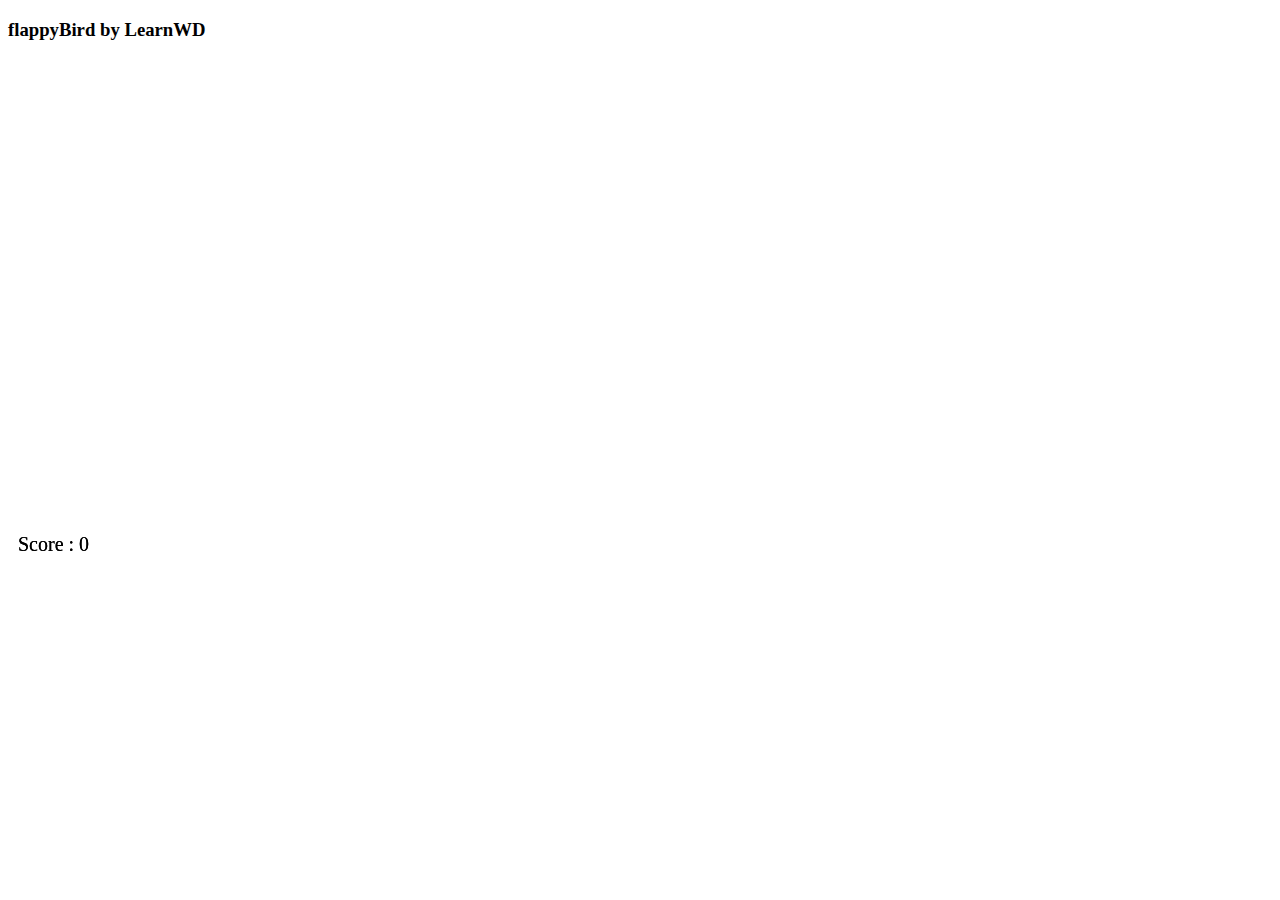
==== index.html @ 55d1aac6 "meh" ====
<!DOCTYPE html>
<html>
  <head>
    <title>Flappy Bird using JS | by learnWD</title>
  </head>
  <body>
   <h3>flappyBird by LearnWD</h3>
   
   <canvas id="canvas" width="288" height="512"></canvas>
   
   <script src="flappyBird.js"></script>
  </body>
</html>
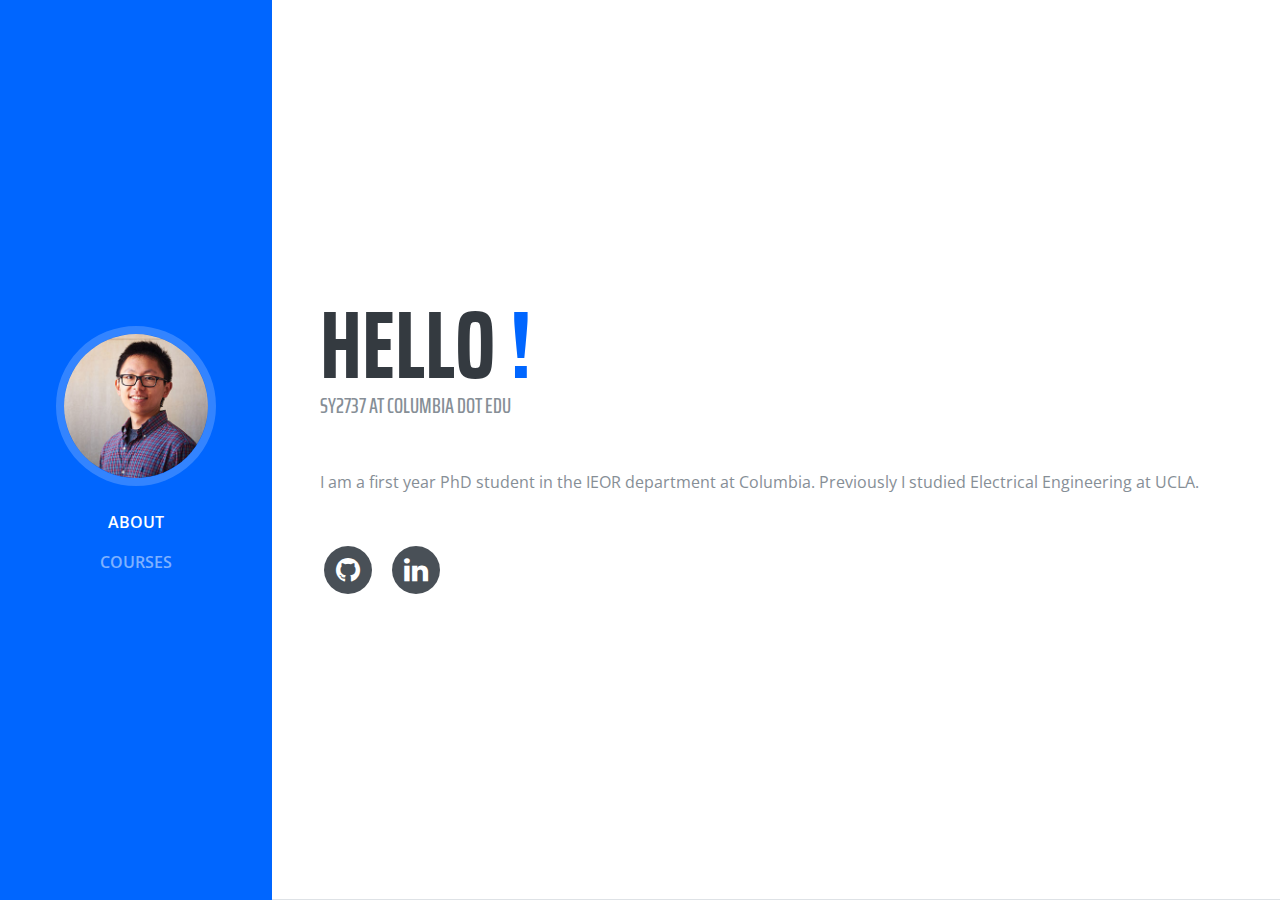
==== commit 546d6d9a: "to be completed" ====
--- a/index.html
+++ b/index.html
@@ -1,13 +1,128 @@
 <!DOCTYPE html>
-<html>
+<html lang="en">
+
   <head>
-    <title>Flappy Bird using JS | by learnWD</title>
+
+    <meta charset="utf-8">
+    <meta name="viewport" content="width=device-width, initial-scale=1, shrink-to-fit=no">
+    <meta name="description" content="">
+    <meta name="author" content="">
+
+    <title>Resume - Start Bootstrap Theme</title>
+
+    <!-- Bootstrap core CSS -->
+    <link href="vendor/bootstrap/css/bootstrap.min.css" rel="stylesheet">
+
+    <!-- Custom fonts for this template -->
+    <link href="https://fonts.googleapis.com/css?family=Saira+Extra+Condensed:100,200,300,400,500,600,700,800,900" rel="stylesheet">
+    <link href="https://fonts.googleapis.com/css?family=Open+Sans:300,300i,400,400i,600,600i,700,700i,800,800i" rel="stylesheet">
+    <link href="vendor/font-awesome/css/font-awesome.min.css" rel="stylesheet">
+    <link href="vendor/devicons/css/devicons.min.css" rel="stylesheet">
+    <link href="vendor/simple-line-icons/css/simple-line-icons.css" rel="stylesheet">
+
+    <!-- Custom styles for this template -->
+    <link href="css/resume.css" rel="stylesheet">
+
   </head>
-  <body>
-   <h3>flappyBird by LearnWD</h3>
-   
-   <canvas id="canvas" width="288" height="512"></canvas>
-   
-   <script src="flappyBird.js"></script>
+
+  <body id="page-top">
+
+    <nav class="navbar navbar-expand-lg navbar-dark bg-primary fixed-top" id="sideNav">
+      <a class="navbar-brand js-scroll-trigger" href="#page-top">
+        <span class="d-block d-lg-none">Start Bootstrap</span>
+        <span class="d-none d-lg-block">
+          <img class="img-fluid img-profile rounded-circle mx-auto mb-2" src="img/steven.jpg" alt="">
+        </span>
+      </a>
+      <button class="navbar-toggler" type="button" data-toggle="collapse" data-target="#navbarSupportedContent" aria-controls="navbarSupportedContent" aria-expanded="false" aria-label="Toggle navigation">
+        <span class="navbar-toggler-icon"></span>
+      </button>
+      <div class="collapse navbar-collapse" id="navbarSupportedContent">
+        <ul class="navbar-nav">
+          <li class="nav-item">
+            <a class="nav-link js-scroll-trigger" href="#about">About</a>
+          </li>
+          <li class="nav-item">
+            <a class="nav-link js-scroll-trigger" href="game.html">courses</a>
+          </li>
+        </ul>
+      </div>
+    </nav>
+
+    <div class="container-fluid p-0">
+
+      <section class="resume-section p-3 p-lg-5 d-flex d-column" id="about">
+        <div class="my-auto">
+          <h1 class="mb-0">Hello
+            <span class="text-primary">!</span>
+          </h1>
+          <div class="subheading mb-5">
+            sy2737 AT columbia DOT edu
+          </div>
+          <p class="mb-5">I am a first year PhD student in the IEOR department at Columbia. Previously I studied Electrical Engineering at UCLA.</p>
+          <ul class="list-inline list-social-icons mb-0">
+            <li class="list-inline-item">
+              <a href="https://github.com/sy2737">
+                <span class="fa-stack fa-lg">
+                  <i class="fa fa-circle fa-stack-2x"></i>
+                  <i class="fa fa-github fa-stack-1x fa-inverse"></i>
+                </span>
+              </a>
+            </li>
+            <li class="list-inline-item">
+              <a href="https://www.linkedin.com/in/steven-yin-06b518a7/">
+                <span class="fa-stack fa-lg">
+                  <i class="fa fa-circle fa-stack-2x"></i>
+                  <i class="fa fa-linkedin fa-stack-1x fa-inverse"></i>
+                </span>
+              </a>
+            </li>
+          </ul>
+        </div>
+      </section>
+
+      <!-- <section class="resume-section p-3 p-lg-5 d-flex flex-column" id="education">
+        <div class="my-auto">
+          <h2 class="mb-5">Education</h2>
+
+          <div class="resume-item d-flex flex-column flex-md-row mb-5">
+            <div class="resume-content mr-auto">
+              <h3 class="mb-0">University of Colorado Boulder</h3>
+              <div class="subheading mb-3">Bachelor of Science</div>
+              <div>Computer Science - Web Development Track</div>
+              <p>GPA: 3.23</p>
+            </div>
+            <div class="resume-date text-md-right">
+              <span class="text-primary">August 2006 - May 2010</span>
+            </div>
+          </div>
+
+          <div class="resume-item d-flex flex-column flex-md-row">
+            <div class="resume-content mr-auto">
+              <h3 class="mb-0">James Buchanan High School</h3>
+              <div class="subheading mb-3">Technology Magnet Program</div>
+              <p>GPA: 3.56</p>
+            </div>
+            <div class="resume-date text-md-right">
+              <span class="text-primary">August 2002 - May 2006</span>
+            </div>
+          </div>
+
+        </div>
+      </section> -->
+
+    </div>
+
+    <!-- Bootstrap core JavaScript -->
+    <script src="vendor/jquery/jquery.min.js"></script>
+    <script src="vendor/bootstrap/js/bootstrap.bundle.min.js"></script>
+
+    <!-- Plugin JavaScript -->
+    <script src="vendor/jquery-easing/jquery.easing.min.js"></script>
+
+    <!-- Custom scripts for this template -->
+    <script src="js/resume.min.js"></script>
+
   </body>
-</html>+
+</html>
--- a/vendor/devicons/css/devicons.min.css
+++ b/vendor/devicons/css/devicons.min.css
@@ -0,0 +1,4 @@
+/*!
+ *  Devicons 1.8.0 made by Theodore Vorillas / http://vorillaz.com 
+ */
+@font-face{font-family:devicons;src:url(../fonts/devicons.eot?xqxft6);src:url(../fonts/devicons.eot?#iefixxqxft6) format("embedded-opentype"),url(../fonts/devicons.woff?xqxft6) format("woff"),url(../fonts/devicons.ttf?xqxft6) format("truetype"),url(../fonts/devicons.svg?xqxft6#devicons) format("svg");font-weight:400;font-style:normal}.devicons{font-family:devicons;speak:none;font-style:normal;font-weight:400;font-variant:normal;text-transform:none;line-height:1;-webkit-font-smoothing:antialiased;-moz-osx-font-smoothing:grayscale}.devicons-git:before{content:"\e602"}.devicons-git_compare:before{content:"\e628"}.devicons-git_branch:before{content:"\e625"}.devicons-git_commit:before{content:"\e629"}.devicons-git_pull_request:before{content:"\e626"}.devicons-git_merge:before{content:"\e627"}.devicons-bitbucket:before{content:"\e603"}.devicons-github_alt:before{content:"\e608"}.devicons-github_badge:before{content:"\e609"}.devicons-github:before{content:"\e60a"}.devicons-github_full:before{content:"\e617"}.devicons-java:before{content:"\e638"}.devicons-ruby:before{content:"\e639"}.devicons-scala:before{content:"\e637"}.devicons-python:before{content:"\e63c"}.devicons-go:before{content:"\e624"}.devicons-ruby_on_rails:before{content:"\e63b"}.devicons-django:before{content:"\e61d"}.devicons-markdown:before{content:"\e63e"}.devicons-php:before{content:"\e63d"}.devicons-mysql:before{content:"\e604"}.devicons-streamline:before{content:"\e605"}.devicons-database:before{content:"\e606"}.devicons-laravel:before{content:"\e63f"}.devicons-javascript:before{content:"\e64e"}.devicons-angular:before{content:"\e653"}.devicons-backbone:before{content:"\e652"}.devicons-coffeescript:before{content:"\e651"}.devicons-jquery:before{content:"\e650"}.devicons-modernizr:before{content:"\e620"}.devicons-jquery_ui:before{content:"\e654"}.devicons-ember:before{content:"\e61b"}.devicons-dojo:before{content:"\e61c"}.devicons-nodejs:before{content:"\e619"}.devicons-nodejs_small:before{content:"\e618"}.devicons-javascript_shield:before{content:"\e64f"}.devicons-bootstrap:before{content:"\e647"}.devicons-sass:before{content:"\e64b"}.devicons-css3_full:before{content:"\e64a"}.devicons-css3:before{content:"\e649"}.devicons-html5:before{content:"\e636"}.devicons-html5_multimedia:before{content:"\e632"}.devicons-html5_device_access:before{content:"\e633"}.devicons-html5_3d_effects:before{content:"\e635"}.devicons-html5_connectivity:before{content:"\e634"}.devicons-ghost_small:before{content:"\e614"}.devicons-ghost:before{content:"\e61f"}.devicons-magento:before{content:"\e640"}.devicons-joomla:before{content:"\e641"}.devicons-jekyll_small:before{content:"\e60d"}.devicons-drupal:before{content:"\e642"}.devicons-wordpress:before{content:"\e60b"}.devicons-grunt:before{content:"\e64c"}.devicons-bower:before{content:"\e64d"}.devicons-npm:before{content:"\e61e"}.devicons-yahoo_small:before{content:"\e62b"}.devicons-yahoo:before{content:"\e615"}.devicons-bing_small:before{content:"\e600"}.devicons-windows:before{content:"\e60f"}.devicons-linux:before{content:"\e612"}.devicons-ubuntu:before{content:"\e63a"}.devicons-android:before{content:"\e60e"}.devicons-apple:before{content:"\e611"}.devicons-appstore:before{content:"\e613"}.devicons-phonegap:before{content:"\e630"}.devicons-blackberry:before{content:"\e623"}.devicons-stackoverflow:before{content:"\e610"}.devicons-techcrunch:before{content:"\e62c"}.devicons-codrops:before{content:"\e62f"}.devicons-css_tricks:before{content:"\e601"}.devicons-smashing_magazine:before{content:"\e62d"}.devicons-netmagazine:before{content:"\e62e"}.devicons-codepen:before{content:"\e616"}.devicons-cssdeck:before{content:"\e62a"}.devicons-hackernews:before{content:"\e61a"}.devicons-dropbox:before{content:"\e607"}.devicons-google_drive:before{content:"\e631"}.devicons-visualstudio:before{content:"\e60c"}.devicons-unity_small:before{content:"\e621"}.devicons-raspberry_pi:before{content:"\e622"}.devicons-chrome:before{content:"\e643"}.devicons-ie:before{content:"\e644"}.devicons-firefox:before{content:"\e645"}.devicons-opera:before{content:"\e646"}.devicons-safari:before{content:"\e648"}.devicons-swift:before{content:"\e655"}.devicons-symfony:before{content:"\e656"}.devicons-symfony_badge:before{content:"\e657"}.devicons-less:before{content:"\e658"}.devicons-stylus:before{content:"\e659"}.devicons-trello:before{content:"\e65a"}.devicons-atlassian:before{content:"\e65b"}.devicons-jira:before{content:"\e65c"}.devicons-envato:before{content:"\e65d"}.devicons-snap_svg:before{content:"\e65e"}.devicons-raphael:before{content:"\e65f"}.devicons-google_analytics:before{content:"\e660"}.devicons-compass:before{content:"\e661"}.devicons-onedrive:before{content:"\e662"}.devicons-gulp:before{content:"\e663"}.devicons-atom:before{content:"\e664"}.devicons-cisco:before{content:"\e665"}.devicons-nancy:before{content:"\e666"}.devicons-clojure:before{content:"\e668"}.devicons-clojure_alt:before{content:"\e66a"}.devicons-perl:before{content:"\e669"}.devicons-celluloid:before{content:"\e66b"}.devicons-w3c:before{content:"\e66c"}.devicons-redis:before{content:"\e66d"}.devicons-postgresql:before{content:"\e66e"}.devicons-webplatform:before{content:"\e66f"}.devicons-jenkins:before{content:"\e667"}.devicons-requirejs:before{content:"\e670"}.devicons-opensource:before{content:"\e671"}.devicons-typo3:before{content:"\e672"}.devicons-uikit:before{content:"\e673"}.devicons-doctrine:before{content:"\e674"}.devicons-groovy:before{content:"\e675"}.devicons-nginx:before{content:"\e676"}.devicons-haskell:before{content:"\e677"}.devicons-zend:before{content:"\e678"}.devicons-gnu:before{content:"\e679"}.devicons-yeoman:before{content:"\e67a"}.devicons-heroku:before{content:"\e67b"}.devicons-debian:before{content:"\e67d"}.devicons-travis:before{content:"\e67e"}.devicons-dotnet:before{content:"\e67f"}.devicons-codeigniter:before{content:"\e680"}.devicons-javascript_badge:before{content:"\e681"}.devicons-yii:before{content:"\e682"}.devicons-msql_server:before{content:"\e67c"}.devicons-composer:before{content:"\e683"}.devicons-krakenjs_badge:before{content:"\e684"}.devicons-krakenjs:before{content:"\e685"}.devicons-mozilla:before{content:"\e686"}.devicons-firebase:before{content:"\e687"}.devicons-sizzlejs:before{content:"\e688"}.devicons-creativecommons:before{content:"\e689"}.devicons-creativecommons_badge:before{content:"\e68a"}.devicons-mitlicence:before{content:"\e68b"}.devicons-senchatouch:before{content:"\e68c"}.devicons-bugsense:before{content:"\e68d"}.devicons-extjs:before{content:"\e68e"}.devicons-mootools_badge:before{content:"\e68f"}.devicons-mootools:before{content:"\e690"}.devicons-ruby_rough:before{content:"\e691"}.devicons-komodo:before{content:"\e692"}.devicons-coda:before{content:"\e693"}.devicons-bintray:before{content:"\e694"}.devicons-terminal:before{content:"\e695"}.devicons-code:before{content:"\e696"}.devicons-responsive:before{content:"\e697"}.devicons-dart:before{content:"\e698"}.devicons-aptana:before{content:"\e699"}.devicons-mailchimp:before{content:"\e69a"}.devicons-netbeans:before{content:"\e69b"}.devicons-dreamweaver:before{content:"\e69c"}.devicons-brackets:before{content:"\e69d"}.devicons-eclipse:before{content:"\e69e"}.devicons-cloud9:before{content:"\e69f"}.devicons-scrum:before{content:"\e6a0"}.devicons-prolog:before{content:"\e6a1"}.devicons-terminal_badge:before{content:"\e6a2"}.devicons-code_badge:before{content:"\e6a3"}.devicons-mongodb:before{content:"\e6a4"}.devicons-meteor:before{content:"\e6a5"}.devicons-meteorfull:before{content:"\e6a6"}.devicons-fsharp:before{content:"\e6a7"}.devicons-rust:before{content:"\e6a8"}.devicons-ionic:before{content:"\e6a9"}.devicons-sublime:before{content:"\e6aa"}.devicons-appcelerator:before{content:"\e6ab"}.devicons-asterisk:before{content:"\e6ac"}.devicons-aws:before{content:"\e6ad"}.devicons-digital-ocean:before{content:"\e6ae"}.devicons-dlang:before{content:"\e6af"}.devicons-docker:before{content:"\e6b0"}.devicons-erlang:before{content:"\e6b1"}.devicons-google-cloud-platform:before{content:"\e6b2"}.devicons-grails:before{content:"\e6b3"}.devicons-illustrator:before{content:"\e6b4"}.devicons-intellij:before{content:"\e6b5"}.devicons-materializecss:before{content:"\e6b6"}.devicons-openshift:before{content:"\e6b7"}.devicons-photoshop:before{content:"\e6b8"}.devicons-rackspace:before{content:"\e6b9"}.devicons-react:before{content:"\e6ba"}.devicons-redhat:before{content:"\e6bb"}.devicons-scriptcs:before{content:"\e6bc"}.devicons-sqllite:before{content:"\e6c4"}.devicons-vim:before{content:"\e6c5"}--- a/vendor/simple-line-icons/css/simple-line-icons.css
+++ b/vendor/simple-line-icons/css/simple-line-icons.css
@@ -0,0 +1,778 @@
+@font-face {
+  font-family: 'simple-line-icons';
+  src: url('../fonts/Simple-Line-Icons.eot?v=2.4.0');
+  src: url('../fonts/Simple-Line-Icons.eot?v=2.4.0#iefix') format('embedded-opentype'), url('../fonts/Simple-Line-Icons.woff2?v=2.4.0') format('woff2'), url('../fonts/Simple-Line-Icons.ttf?v=2.4.0') format('truetype'), url('../fonts/Simple-Line-Icons.woff?v=2.4.0') format('woff'), url('../fonts/Simple-Line-Icons.svg?v=2.4.0#simple-line-icons') format('svg');
+  font-weight: normal;
+  font-style: normal;
+}
+/*
+ Use the following CSS code if you want to have a class per icon.
+ Instead of a list of all class selectors, you can use the generic [class*="icon-"] selector, but it's slower:
+*/
+.icon-user,
+.icon-people,
+.icon-user-female,
+.icon-user-follow,
+.icon-user-following,
+.icon-user-unfollow,
+.icon-login,
+.icon-logout,
+.icon-emotsmile,
+.icon-phone,
+.icon-call-end,
+.icon-call-in,
+.icon-call-out,
+.icon-map,
+.icon-location-pin,
+.icon-direction,
+.icon-directions,
+.icon-compass,
+.icon-layers,
+.icon-menu,
+.icon-list,
+.icon-options-vertical,
+.icon-options,
+.icon-arrow-down,
+.icon-arrow-left,
+.icon-arrow-right,
+.icon-arrow-up,
+.icon-arrow-up-circle,
+.icon-arrow-left-circle,
+.icon-arrow-right-circle,
+.icon-arrow-down-circle,
+.icon-check,
+.icon-clock,
+.icon-plus,
+.icon-minus,
+.icon-close,
+.icon-event,
+.icon-exclamation,
+.icon-organization,
+.icon-trophy,
+.icon-screen-smartphone,
+.icon-screen-desktop,
+.icon-plane,
+.icon-notebook,
+.icon-mustache,
+.icon-mouse,
+.icon-magnet,
+.icon-energy,
+.icon-disc,
+.icon-cursor,
+.icon-cursor-move,
+.icon-crop,
+.icon-chemistry,
+.icon-speedometer,
+.icon-shield,
+.icon-screen-tablet,
+.icon-magic-wand,
+.icon-hourglass,
+.icon-graduation,
+.icon-ghost,
+.icon-game-controller,
+.icon-fire,
+.icon-eyeglass,
+.icon-envelope-open,
+.icon-envelope-letter,
+.icon-bell,
+.icon-badge,
+.icon-anchor,
+.icon-wallet,
+.icon-vector,
+.icon-speech,
+.icon-puzzle,
+.icon-printer,
+.icon-present,
+.icon-playlist,
+.icon-pin,
+.icon-picture,
+.icon-handbag,
+.icon-globe-alt,
+.icon-globe,
+.icon-folder-alt,
+.icon-folder,
+.icon-film,
+.icon-feed,
+.icon-drop,
+.icon-drawer,
+.icon-docs,
+.icon-doc,
+.icon-diamond,
+.icon-cup,
+.icon-calculator,
+.icon-bubbles,
+.icon-briefcase,
+.icon-book-open,
+.icon-basket-loaded,
+.icon-basket,
+.icon-bag,
+.icon-action-undo,
+.icon-action-redo,
+.icon-wrench,
+.icon-umbrella,
+.icon-trash,
+.icon-tag,
+.icon-support,
+.icon-frame,
+.icon-size-fullscreen,
+.icon-size-actual,
+.icon-shuffle,
+.icon-share-alt,
+.icon-share,
+.icon-rocket,
+.icon-question,
+.icon-pie-chart,
+.icon-pencil,
+.icon-note,
+.icon-loop,
+.icon-home,
+.icon-grid,
+.icon-graph,
+.icon-microphone,
+.icon-music-tone-alt,
+.icon-music-tone,
+.icon-earphones-alt,
+.icon-earphones,
+.icon-equalizer,
+.icon-like,
+.icon-dislike,
+.icon-control-start,
+.icon-control-rewind,
+.icon-control-play,
+.icon-control-pause,
+.icon-control-forward,
+.icon-control-end,
+.icon-volume-1,
+.icon-volume-2,
+.icon-volume-off,
+.icon-calendar,
+.icon-bulb,
+.icon-chart,
+.icon-ban,
+.icon-bubble,
+.icon-camrecorder,
+.icon-camera,
+.icon-cloud-download,
+.icon-cloud-upload,
+.icon-envelope,
+.icon-eye,
+.icon-flag,
+.icon-heart,
+.icon-info,
+.icon-key,
+.icon-link,
+.icon-lock,
+.icon-lock-open,
+.icon-magnifier,
+.icon-magnifier-add,
+.icon-magnifier-remove,
+.icon-paper-clip,
+.icon-paper-plane,
+.icon-power,
+.icon-refresh,
+.icon-reload,
+.icon-settings,
+.icon-star,
+.icon-symbol-female,
+.icon-symbol-male,
+.icon-target,
+.icon-credit-card,
+.icon-paypal,
+.icon-social-tumblr,
+.icon-social-twitter,
+.icon-social-facebook,
+.icon-social-instagram,
+.icon-social-linkedin,
+.icon-social-pinterest,
+.icon-social-github,
+.icon-social-google,
+.icon-social-reddit,
+.icon-social-skype,
+.icon-social-dribbble,
+.icon-social-behance,
+.icon-social-foursqare,
+.icon-social-soundcloud,
+.icon-social-spotify,
+.icon-social-stumbleupon,
+.icon-social-youtube,
+.icon-social-dropbox,
+.icon-social-vkontakte,
+.icon-social-steam {
+  font-family: 'simple-line-icons';
+  speak: none;
+  font-style: normal;
+  font-weight: normal;
+  font-variant: normal;
+  text-transform: none;
+  line-height: 1;
+  /* Better Font Rendering =========== */
+  -webkit-font-smoothing: antialiased;
+  -moz-osx-font-smoothing: grayscale;
+}
+.icon-user:before {
+  content: "\e005";
+}
+.icon-people:before {
+  content: "\e001";
+}
+.icon-user-female:before {
+  content: "\e000";
+}
+.icon-user-follow:before {
+  content: "\e002";
+}
+.icon-user-following:before {
+  content: "\e003";
+}
+.icon-user-unfollow:before {
+  content: "\e004";
+}
+.icon-login:before {
+  content: "\e066";
+}
+.icon-logout:before {
+  content: "\e065";
+}
+.icon-emotsmile:before {
+  content: "\e021";
+}
+.icon-phone:before {
+  content: "\e600";
+}
+.icon-call-end:before {
+  content: "\e048";
+}
+.icon-call-in:before {
+  content: "\e047";
+}
+.icon-call-out:before {
+  content: "\e046";
+}
+.icon-map:before {
+  content: "\e033";
+}
+.icon-location-pin:before {
+  content: "\e096";
+}
+.icon-direction:before {
+  content: "\e042";
+}
+.icon-directions:before {
+  content: "\e041";
+}
+.icon-compass:before {
+  content: "\e045";
+}
+.icon-layers:before {
+  content: "\e034";
+}
+.icon-menu:before {
+  content: "\e601";
+}
+.icon-list:before {
+  content: "\e067";
+}
+.icon-options-vertical:before {
+  content: "\e602";
+}
+.icon-options:before {
+  content: "\e603";
+}
+.icon-arrow-down:before {
+  content: "\e604";
+}
+.icon-arrow-left:before {
+  content: "\e605";
+}
+.icon-arrow-right:before {
+  content: "\e606";
+}
+.icon-arrow-up:before {
+  content: "\e607";
+}
+.icon-arrow-up-circle:before {
+  content: "\e078";
+}
+.icon-arrow-left-circle:before {
+  content: "\e07a";
+}
+.icon-arrow-right-circle:before {
+  content: "\e079";
+}
+.icon-arrow-down-circle:before {
+  content: "\e07b";
+}
+.icon-check:before {
+  content: "\e080";
+}
+.icon-clock:before {
+  content: "\e081";
+}
+.icon-plus:before {
+  content: "\e095";
+}
+.icon-minus:before {
+  content: "\e615";
+}
+.icon-close:before {
+  content: "\e082";
+}
+.icon-event:before {
+  content: "\e619";
+}
+.icon-exclamation:before {
+  content: "\e617";
+}
+.icon-organization:before {
+  content: "\e616";
+}
+.icon-trophy:before {
+  content: "\e006";
+}
+.icon-screen-smartphone:before {
+  content: "\e010";
+}
+.icon-screen-desktop:before {
+  content: "\e011";
+}
+.icon-plane:before {
+  content: "\e012";
+}
+.icon-notebook:before {
+  content: "\e013";
+}
+.icon-mustache:before {
+  content: "\e014";
+}
+.icon-mouse:before {
+  content: "\e015";
+}
+.icon-magnet:before {
+  content: "\e016";
+}
+.icon-energy:before {
+  content: "\e020";
+}
+.icon-disc:before {
+  content: "\e022";
+}
+.icon-cursor:before {
+  content: "\e06e";
+}
+.icon-cursor-move:before {
+  content: "\e023";
+}
+.icon-crop:before {
+  content: "\e024";
+}
+.icon-chemistry:before {
+  content: "\e026";
+}
+.icon-speedometer:before {
+  content: "\e007";
+}
+.icon-shield:before {
+  content: "\e00e";
+}
+.icon-screen-tablet:before {
+  content: "\e00f";
+}
+.icon-magic-wand:before {
+  content: "\e017";
+}
+.icon-hourglass:before {
+  content: "\e018";
+}
+.icon-graduation:before {
+  content: "\e019";
+}
+.icon-ghost:before {
+  content: "\e01a";
+}
+.icon-game-controller:before {
+  content: "\e01b";
+}
+.icon-fire:before {
+  content: "\e01c";
+}
+.icon-eyeglass:before {
+  content: "\e01d";
+}
+.icon-envelope-open:before {
+  content: "\e01e";
+}
+.icon-envelope-letter:before {
+  content: "\e01f";
+}
+.icon-bell:before {
+  content: "\e027";
+}
+.icon-badge:before {
+  content: "\e028";
+}
+.icon-anchor:before {
+  content: "\e029";
+}
+.icon-wallet:before {
+  content: "\e02a";
+}
+.icon-vector:before {
+  content: "\e02b";
+}
+.icon-speech:before {
+  content: "\e02c";
+}
+.icon-puzzle:before {
+  content: "\e02d";
+}
+.icon-printer:before {
+  content: "\e02e";
+}
+.icon-present:before {
+  content: "\e02f";
+}
+.icon-playlist:before {
+  content: "\e030";
+}
+.icon-pin:before {
+  content: "\e031";
+}
+.icon-picture:before {
+  content: "\e032";
+}
+.icon-handbag:before {
+  content: "\e035";
+}
+.icon-globe-alt:before {
+  content: "\e036";
+}
+.icon-globe:before {
+  content: "\e037";
+}
+.icon-folder-alt:before {
+  content: "\e039";
+}
+.icon-folder:before {
+  content: "\e089";
+}
+.icon-film:before {
+  content: "\e03a";
+}
+.icon-feed:before {
+  content: "\e03b";
+}
+.icon-drop:before {
+  content: "\e03e";
+}
+.icon-drawer:before {
+  content: "\e03f";
+}
+.icon-docs:before {
+  content: "\e040";
+}
+.icon-doc:before {
+  content: "\e085";
+}
+.icon-diamond:before {
+  content: "\e043";
+}
+.icon-cup:before {
+  content: "\e044";
+}
+.icon-calculator:before {
+  content: "\e049";
+}
+.icon-bubbles:before {
+  content: "\e04a";
+}
+.icon-briefcase:before {
+  content: "\e04b";
+}
+.icon-book-open:before {
+  content: "\e04c";
+}
+.icon-basket-loaded:before {
+  content: "\e04d";
+}
+.icon-basket:before {
+  content: "\e04e";
+}
+.icon-bag:before {
+  content: "\e04f";
+}
+.icon-action-undo:before {
+  content: "\e050";
+}
+.icon-action-redo:before {
+  content: "\e051";
+}
+.icon-wrench:before {
+  content: "\e052";
+}
+.icon-umbrella:before {
+  content: "\e053";
+}
+.icon-trash:before {
+  content: "\e054";
+}
+.icon-tag:before {
+  content: "\e055";
+}
+.icon-support:before {
+  content: "\e056";
+}
+.icon-frame:before {
+  content: "\e038";
+}
+.icon-size-fullscreen:before {
+  content: "\e057";
+}
+.icon-size-actual:before {
+  content: "\e058";
+}
+.icon-shuffle:before {
+  content: "\e059";
+}
+.icon-share-alt:before {
+  content: "\e05a";
+}
+.icon-share:before {
+  content: "\e05b";
+}
+.icon-rocket:before {
+  content: "\e05c";
+}
+.icon-question:before {
+  content: "\e05d";
+}
+.icon-pie-chart:before {
+  content: "\e05e";
+}
+.icon-pencil:before {
+  content: "\e05f";
+}
+.icon-note:before {
+  content: "\e060";
+}
+.icon-loop:before {
+  content: "\e064";
+}
+.icon-home:before {
+  content: "\e069";
+}
+.icon-grid:before {
+  content: "\e06a";
+}
+.icon-graph:before {
+  content: "\e06b";
+}
+.icon-microphone:before {
+  content: "\e063";
+}
+.icon-music-tone-alt:before {
+  content: "\e061";
+}
+.icon-music-tone:before {
+  content: "\e062";
+}
+.icon-earphones-alt:before {
+  content: "\e03c";
+}
+.icon-earphones:before {
+  content: "\e03d";
+}
+.icon-equalizer:before {
+  content: "\e06c";
+}
+.icon-like:before {
+  content: "\e068";
+}
+.icon-dislike:before {
+  content: "\e06d";
+}
+.icon-control-start:before {
+  content: "\e06f";
+}
+.icon-control-rewind:before {
+  content: "\e070";
+}
+.icon-control-play:before {
+  content: "\e071";
+}
+.icon-control-pause:before {
+  content: "\e072";
+}
+.icon-control-forward:before {
+  content: "\e073";
+}
+.icon-control-end:before {
+  content: "\e074";
+}
+.icon-volume-1:before {
+  content: "\e09f";
+}
+.icon-volume-2:before {
+  content: "\e0a0";
+}
+.icon-volume-off:before {
+  content: "\e0a1";
+}
+.icon-calendar:before {
+  content: "\e075";
+}
+.icon-bulb:before {
+  content: "\e076";
+}
+.icon-chart:before {
+  content: "\e077";
+}
+.icon-ban:before {
+  content: "\e07c";
+}
+.icon-bubble:before {
+  content: "\e07d";
+}
+.icon-camrecorder:before {
+  content: "\e07e";
+}
+.icon-camera:before {
+  content: "\e07f";
+}
+.icon-cloud-download:before {
+  content: "\e083";
+}
+.icon-cloud-upload:before {
+  content: "\e084";
+}
+.icon-envelope:before {
+  content: "\e086";
+}
+.icon-eye:before {
+  content: "\e087";
+}
+.icon-flag:before {
+  content: "\e088";
+}
+.icon-heart:before {
+  content: "\e08a";
+}
+.icon-info:before {
+  content: "\e08b";
+}
+.icon-key:before {
+  content: "\e08c";
+}
+.icon-link:before {
+  content: "\e08d";
+}
+.icon-lock:before {
+  content: "\e08e";
+}
+.icon-lock-open:before {
+  content: "\e08f";
+}
+.icon-magnifier:before {
+  content: "\e090";
+}
+.icon-magnifier-add:before {
+  content: "\e091";
+}
+.icon-magnifier-remove:before {
+  content: "\e092";
+}
+.icon-paper-clip:before {
+  content: "\e093";
+}
+.icon-paper-plane:before {
+  content: "\e094";
+}
+.icon-power:before {
+  content: "\e097";
+}
+.icon-refresh:before {
+  content: "\e098";
+}
+.icon-reload:before {
+  content: "\e099";
+}
+.icon-settings:before {
+  content: "\e09a";
+}
+.icon-star:before {
+  content: "\e09b";
+}
+.icon-symbol-female:before {
+  content: "\e09c";
+}
+.icon-symbol-male:before {
+  content: "\e09d";
+}
+.icon-target:before {
+  content: "\e09e";
+}
+.icon-credit-card:before {
+  content: "\e025";
+}
+.icon-paypal:before {
+  content: "\e608";
+}
+.icon-social-tumblr:before {
+  content: "\e00a";
+}
+.icon-social-twitter:before {
+  content: "\e009";
+}
+.icon-social-facebook:before {
+  content: "\e00b";
+}
+.icon-social-instagram:before {
+  content: "\e609";
+}
+.icon-social-linkedin:before {
+  content: "\e60a";
+}
+.icon-social-pinterest:before {
+  content: "\e60b";
+}
+.icon-social-github:before {
+  content: "\e60c";
+}
+.icon-social-google:before {
+  content: "\e60d";
+}
+.icon-social-reddit:before {
+  content: "\e60e";
+}
+.icon-social-skype:before {
+  content: "\e60f";
+}
+.icon-social-dribbble:before {
+  content: "\e00d";
+}
+.icon-social-behance:before {
+  content: "\e610";
+}
+.icon-social-foursqare:before {
+  content: "\e611";
+}
+.icon-social-soundcloud:before {
+  content: "\e612";
+}
+.icon-social-spotify:before {
+  content: "\e613";
+}
+.icon-social-stumbleupon:before {
+  content: "\e614";
+}
+.icon-social-youtube:before {
+  content: "\e008";
+}
+.icon-social-dropbox:before {
+  content: "\e00c";
+}
+.icon-social-vkontakte:before {
+  content: "\e618";
+}
+.icon-social-steam:before {
+  content: "\e620";
+}
--- a/css/resume.css
+++ b/css/resume.css
@@ -0,0 +1,147 @@
+body {
+  font-family: 'Open Sans', serif;
+  padding-top: 54px;
+  color: #868e96;
+}
+
+@media (min-width: 992px) {
+  body {
+    padding-top: 0;
+    padding-left: 17rem;
+  }
+}
+
+h1,
+h2,
+h3,
+h4,
+h5,
+h6 {
+  font-family: 'Saira Extra Condensed', serif;
+  font-weight: 700;
+  text-transform: uppercase;
+  color: #343a40;
+}
+
+h1 {
+  font-size: 6rem;
+  line-height: 5.5rem;
+}
+
+h2 {
+  font-size: 3.5rem;
+}
+
+.subheading {
+  text-transform: uppercase;
+  font-weight: 500;
+  font-family: 'Saira Extra Condensed', serif;
+  font-size: 1.35rem;
+}
+
+.list-social-icons a {
+  color: #495057;
+}
+
+.list-social-icons a:hover {
+  color: rgb(0,102,255);
+}
+
+.list-social-icons a .fa-lg {
+  font-size: 1.75rem;
+}
+
+.list-icons {
+  font-size: 3rem;
+}
+
+.list-icons .list-inline-item i:hover {
+  color: rgb(0,102,255);
+}
+
+#sideNav .navbar-nav .nav-item .nav-link {
+  font-weight: 600;
+  text-transform: uppercase;
+}
+
+@media (min-width: 992px) {
+  #sideNav {
+    text-align: center;
+    position: fixed;
+    top: 0;
+    left: 0;
+    display: flex;
+    flex-direction: column;
+    width: 17rem;
+    height: 100vh;
+  }
+  #sideNav .navbar-brand {
+    display: flex;
+    margin: auto auto 0;
+    padding: 0.5rem;
+  }
+  #sideNav .navbar-brand .img-profile {
+    max-width: 10rem;
+    max-height: 10rem;
+    border: 0.5rem solid rgba(255, 255, 255, 0.2);
+  }
+  #sideNav .navbar-collapse {
+    display: flex;
+    align-items: flex-start;
+    flex-grow: 0;
+    width: 100%;
+    margin-bottom: auto;
+  }
+  #sideNav .navbar-collapse .navbar-nav {
+    flex-direction: column;
+    width: 100%;
+  }
+  #sideNav .navbar-collapse .navbar-nav .nav-item {
+    display: block;
+  }
+  #sideNav .navbar-collapse .navbar-nav .nav-item .nav-link {
+    display: block;
+  }
+}
+
+section.resume-section {
+  border-bottom: 1px solid #dee2e6;
+  padding-top: 5rem !important;
+  padding-bottom: 5rem !important;
+}
+
+section.resume-section .resume-item .resume-date {
+  min-width: none;
+}
+
+@media (min-width: 768px) {
+  section.resume-section {
+    min-height: 100vh;
+  }
+  section.resume-section .resume-item .resume-date {
+    min-width: 18rem;
+  }
+}
+
+@media (min-width: 992px) {
+  section.resume-section {
+    padding-top: 3rem !important;
+    padding-bottom: 3rem !important;
+  }
+}
+
+.bg-primary {
+  background-color: rgb(0, 102, 255) !important;
+}
+
+.text-primary {
+  color: rgb(0,102,255) !important;
+}
+
+a {
+  color: rgb(0,102,255);
+}
+
+a:hover, a:focus, a:active {
+  color: #824027;
+}
